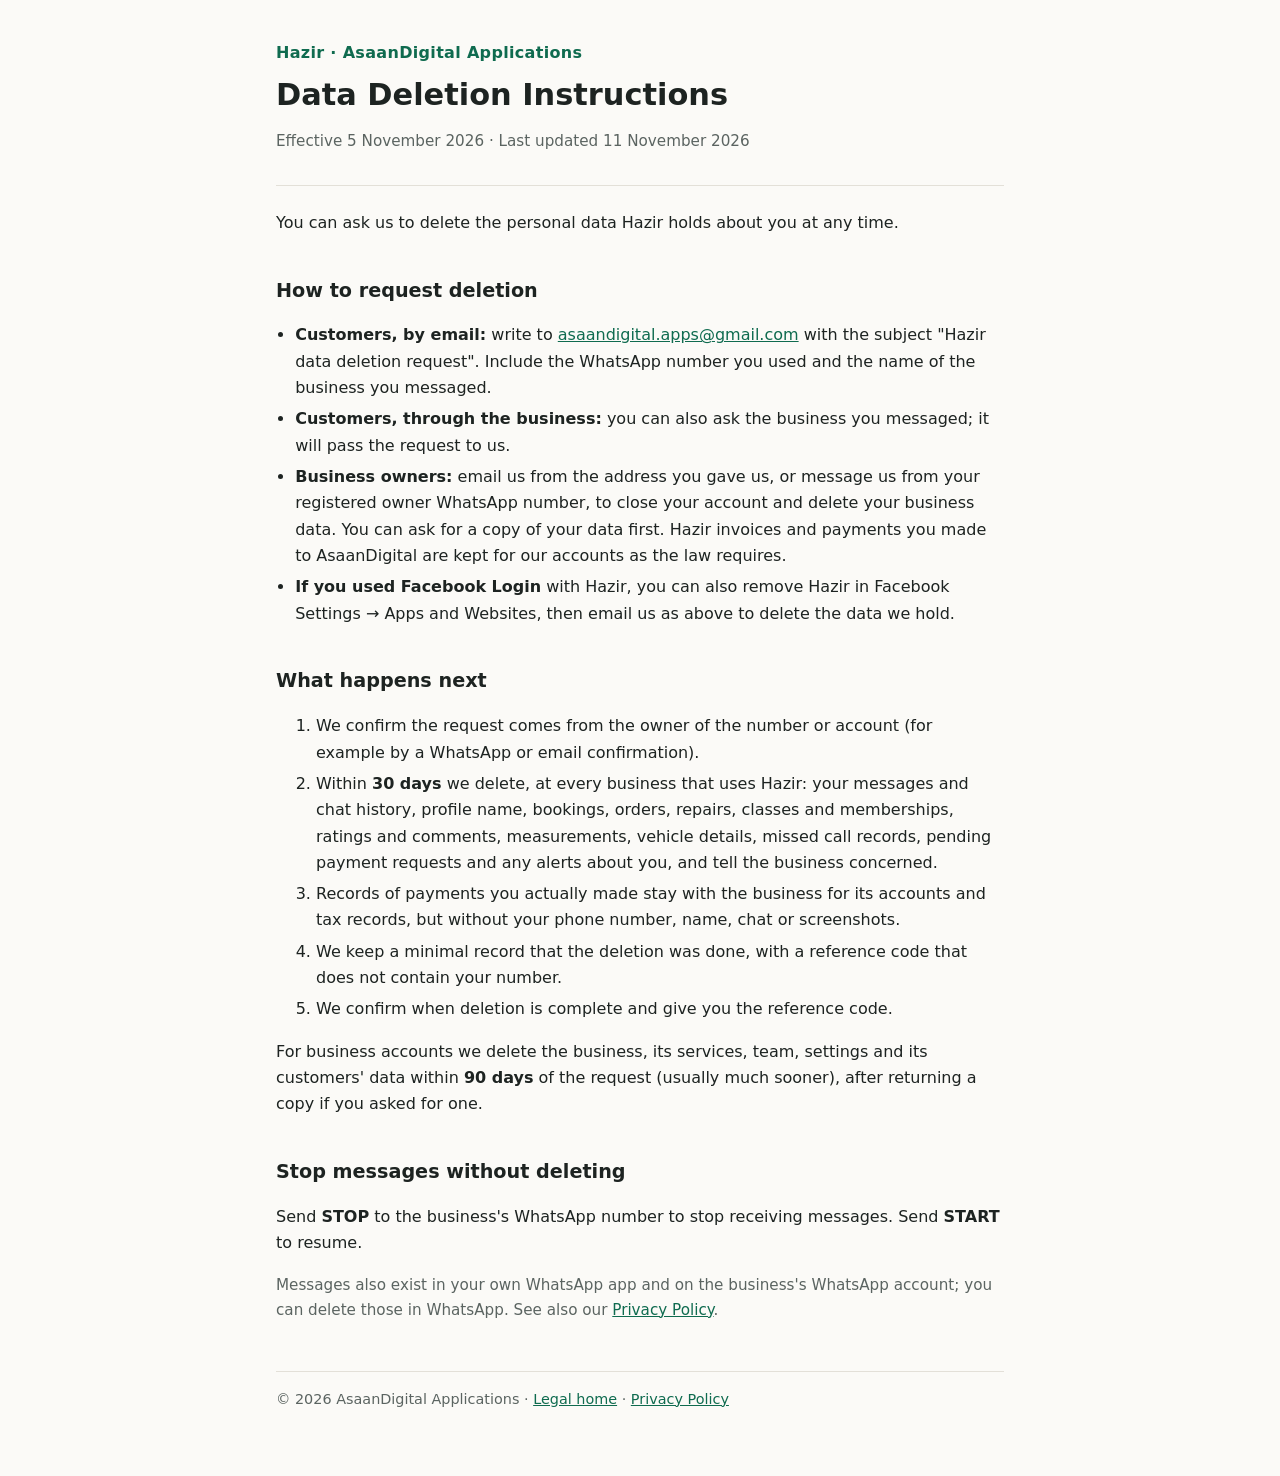
==== data-deletion.html @ abd21f89 "Update legal pages from the Hazir repo" ====
<!doctype html><html lang="en"><head><meta charset="utf-8"><meta name="viewport" content="width=device-width,initial-scale=1">
<title>Hazir Data Deletion</title><link rel="stylesheet" href="style.css"></head><body><main>
<header><div class="brand">Hazir · AsaanDigital Applications</div><h1>Data Deletion Instructions</h1>
<p class="muted">Effective 5 November 2026 · Last updated 11 November 2026</p></header>

<p>You can ask us to delete the personal data Hazir holds about you at any time.</p>

<h2>How to request deletion</h2>
<ul>
<li><strong>Customers, by email:</strong> write to <a href="mailto:asaandigital.apps@gmail.com?subject=Hazir%20data%20deletion%20request">asaandigital.apps@gmail.com</a> with the subject "Hazir data deletion request". Include the WhatsApp number you used and the name of the business you messaged.</li>
<li><strong>Customers, through the business:</strong> you can also ask the business you messaged; it will pass the request to us.</li>
<li><strong>Business owners:</strong> email us from the address you gave us, or message us from your registered owner WhatsApp number, to close your account and delete your business data. You can ask for a copy of your data first. Hazir invoices and payments you made to AsaanDigital are kept for our accounts as the law requires.</li>
<li><strong>If you used Facebook Login</strong> with Hazir, you can also remove Hazir in Facebook Settings → Apps and Websites, then email us as above to delete the data we hold.</li>
</ul>

<h2>What happens next</h2>
<ol>
<li>We confirm the request comes from the owner of the number or account (for example by a WhatsApp or email confirmation).</li>
<li>Within <strong>30 days</strong> we delete, at every business that uses Hazir: your messages and chat history, profile name, bookings, orders, repairs, classes and memberships, ratings and comments, measurements, vehicle details, missed call records, pending payment requests and any alerts about you, and tell the business concerned.</li>
<li>Records of payments you actually made stay with the business for its accounts and tax records, but without your phone number, name, chat or screenshots.</li>
<li>We keep a minimal record that the deletion was done, with a reference code that does not contain your number.</li>
<li>We confirm when deletion is complete and give you the reference code.</li>
</ol>
<p>For business accounts we delete the business, its services, team, settings and its customers' data within <strong>90 days</strong> of the request (usually much sooner), after returning a copy if you asked for one.</p>

<h2>Stop messages without deleting</h2>
<p>Send <strong>STOP</strong> to the business's WhatsApp number to stop receiving messages. Send <strong>START</strong> to resume.</p>

<p class="muted">Messages also exist in your own WhatsApp app and on the business's WhatsApp account; you can delete those in WhatsApp. See also our <a href="privacy.html">Privacy Policy</a>.</p>

<footer>© 2026 AsaanDigital Applications · <a href="index.html">Legal home</a> · <a href="privacy.html">Privacy Policy</a></footer>
</main></body></html>
---- style.css ----
:root{--bg:#fbfaf7;--fg:#1d2321;--muted:#5b6461;--line:#e3e0d8;--accent:#0f6b4f}
@media (prefers-color-scheme:dark){:root{--bg:#141716;--fg:#e9ece9;--muted:#a3aba7;--line:#2c3230;--accent:#5fc9a3}}
*{box-sizing:border-box}
body{margin:0;background:var(--bg);color:var(--fg);font:16px/1.65 system-ui,-apple-system,"Segoe UI",Roboto,sans-serif}
main{max-width:760px;margin:0 auto;padding:40px 16px 64px}
header{border-bottom:1px solid var(--line);padding-bottom:16px;margin-bottom:24px}
.brand{font-weight:700;color:var(--accent);letter-spacing:.02em}
h1{font-size:1.9rem;line-height:1.25;margin:.3em 0 .2em}
h2{font-size:1.2rem;margin:2em 0 .5em}
p,li{color:var(--fg)} .muted{color:var(--muted);font-size:.95rem}
a{color:var(--accent)} ul{padding-left:1.2em} li{margin:.3em 0}
table{border-collapse:collapse;width:100%;font-size:.95rem} th,td{border:1px solid var(--line);padding:8px;text-align:left;vertical-align:top}
footer{border-top:1px solid var(--line);margin-top:48px;padding-top:16px;color:var(--muted);font-size:.9rem}
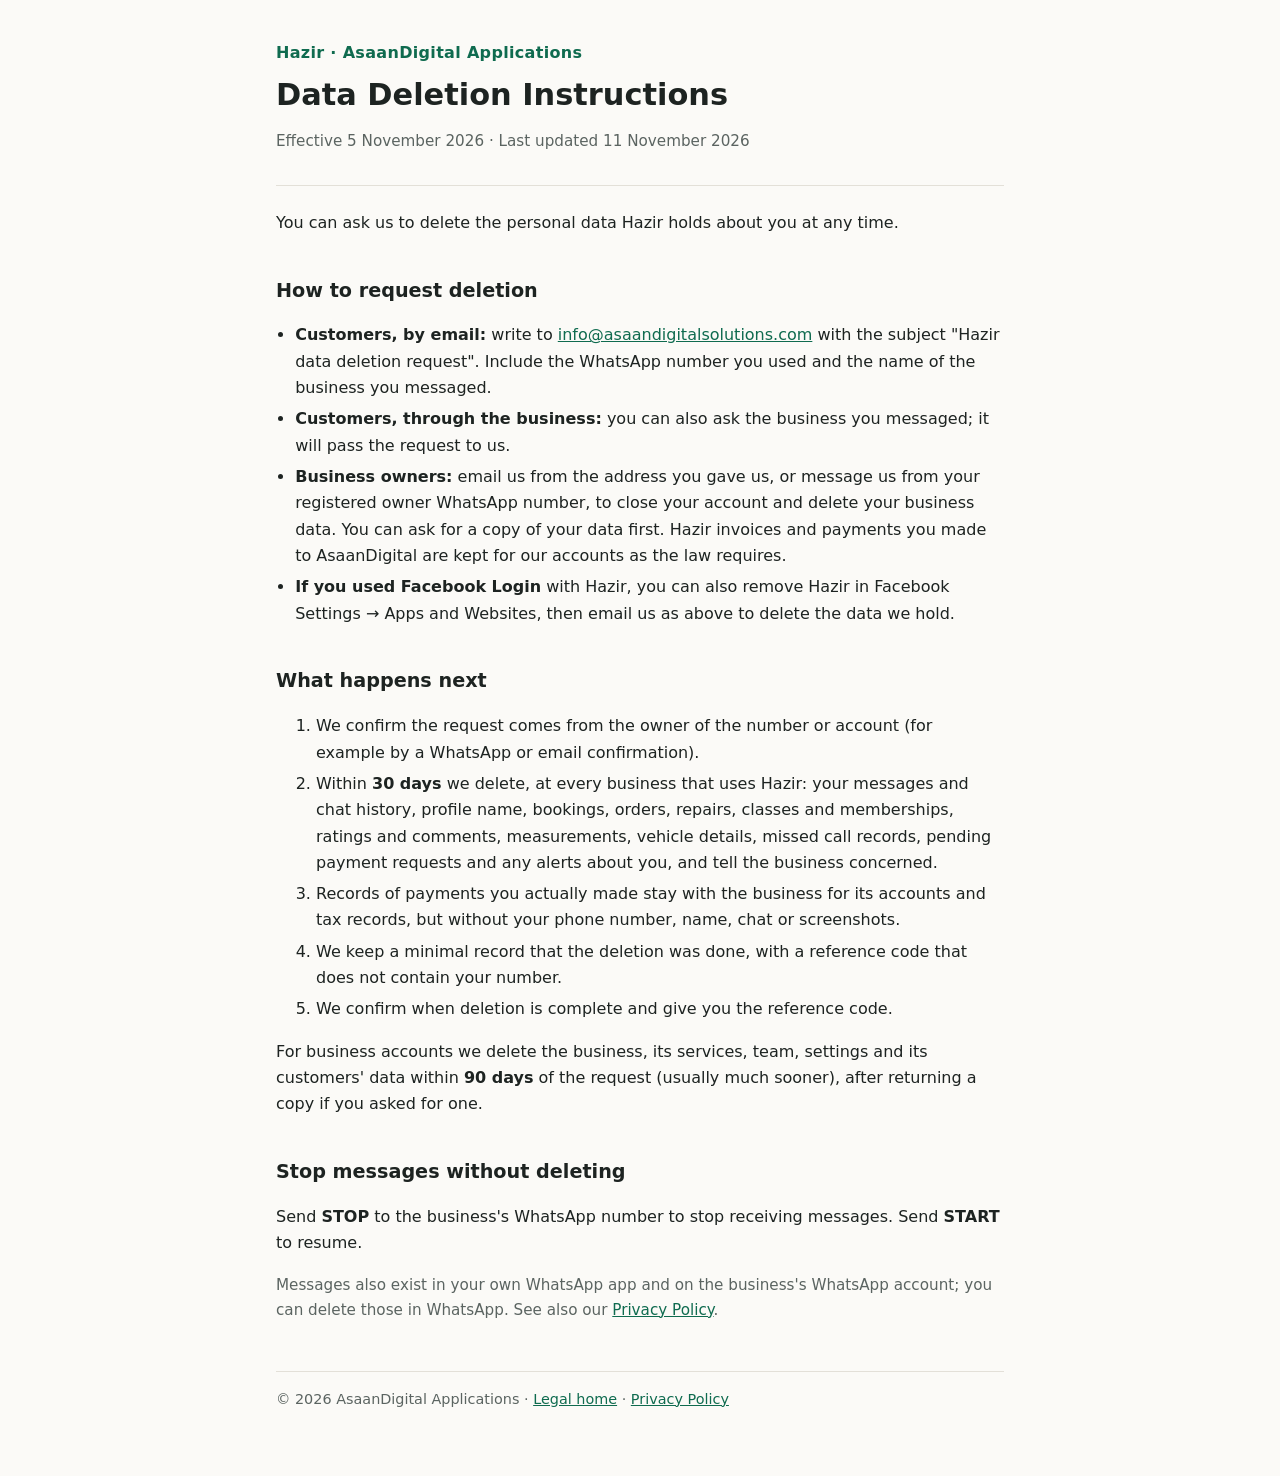
==== commit a34e2de0: "update info@asaandigitalsolutions.com info@asaandigitalsolutions.com" ====
--- a/data-deletion.html
+++ b/data-deletion.html
@@ -7,7 +7,7 @@
 
 <h2>How to request deletion</h2>
 <ul>
-<li><strong>Customers, by email:</strong> write to <a href="mailto:asaandigital.apps@gmail.com?subject=Hazir%20data%20deletion%20request">asaandigital.apps@gmail.com</a> with the subject "Hazir data deletion request". Include the WhatsApp number you used and the name of the business you messaged.</li>
+<li><strong>Customers, by email:</strong> write to <a href="mailto:info@asaandigitalsolutions.com?subject=Hazir%20data%20deletion%20request">info@asaandigitalsolutions.com</a> with the subject "Hazir data deletion request". Include the WhatsApp number you used and the name of the business you messaged.</li>
 <li><strong>Customers, through the business:</strong> you can also ask the business you messaged; it will pass the request to us.</li>
 <li><strong>Business owners:</strong> email us from the address you gave us, or message us from your registered owner WhatsApp number, to close your account and delete your business data. You can ask for a copy of your data first. Hazir invoices and payments you made to AsaanDigital are kept for our accounts as the law requires.</li>
 <li><strong>If you used Facebook Login</strong> with Hazir, you can also remove Hazir in Facebook Settings → Apps and Websites, then email us as above to delete the data we hold.</li>
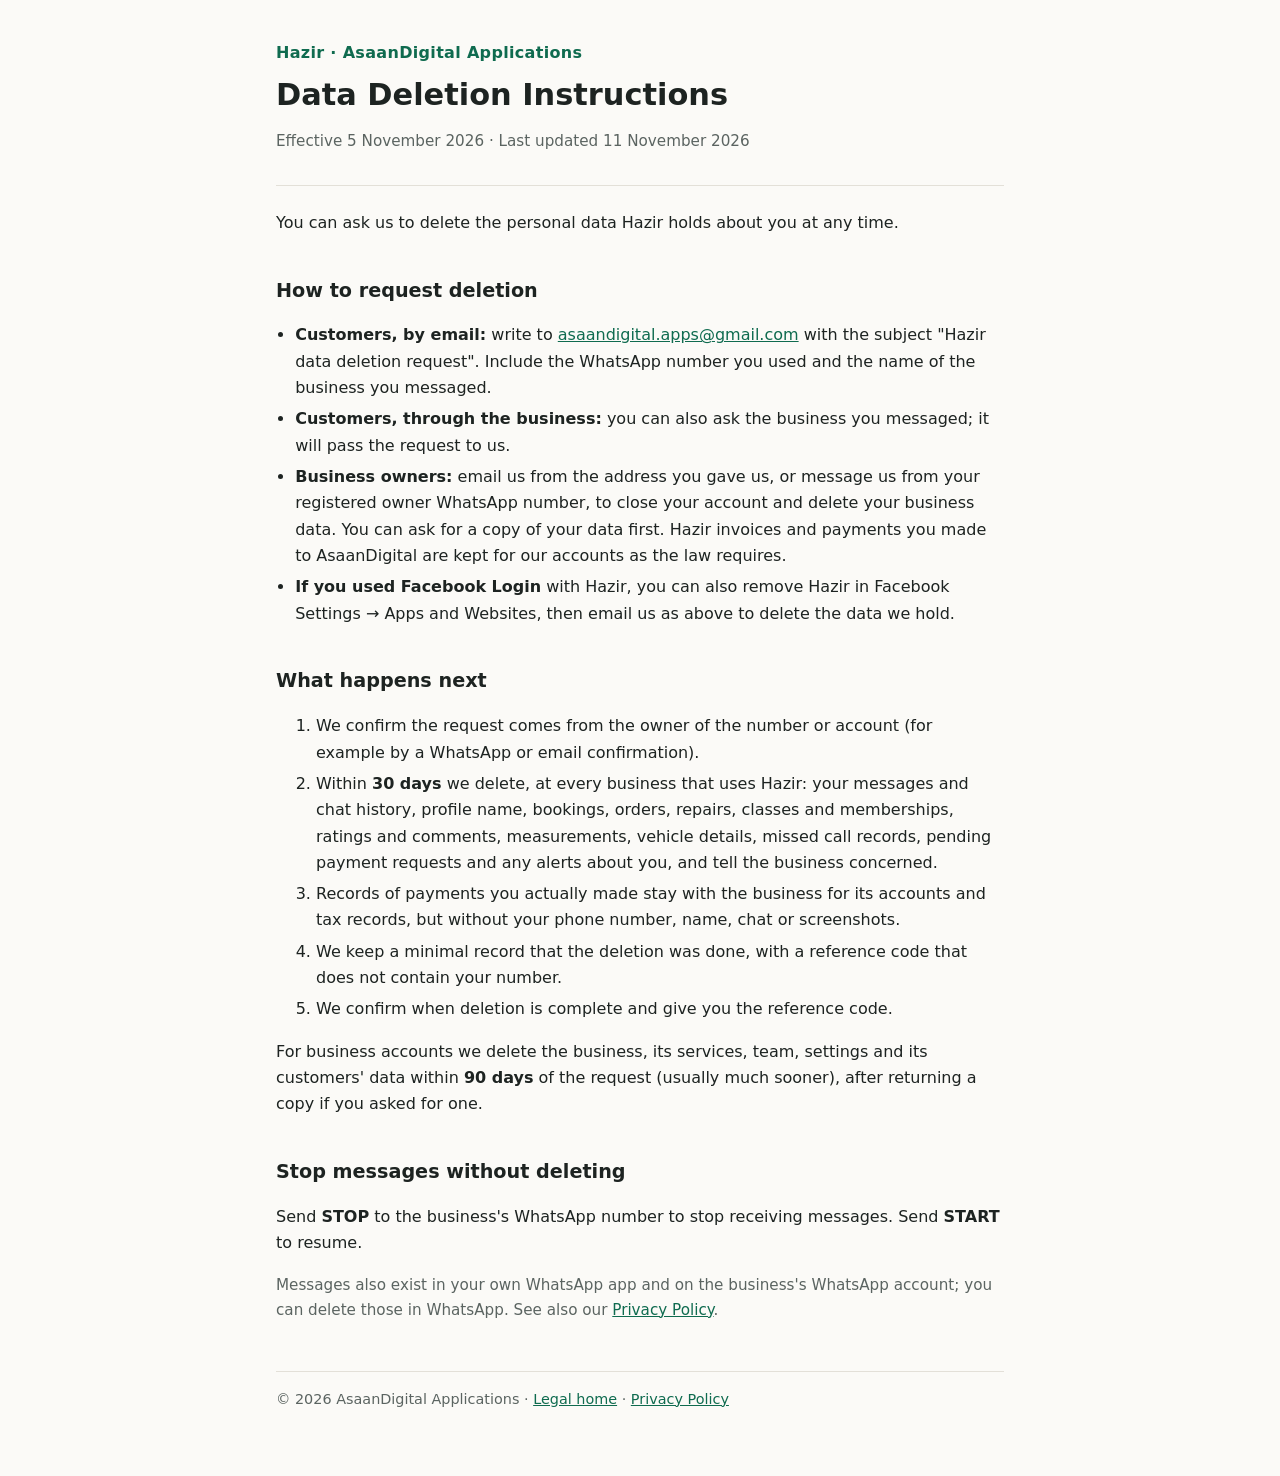
==== commit d4a60781: "Update legal pages from the Hazir repo" ====
--- a/data-deletion.html
+++ b/data-deletion.html
@@ -7,7 +7,7 @@
 
 <h2>How to request deletion</h2>
 <ul>
-<li><strong>Customers, by email:</strong> write to <a href="mailto:info@asaandigitalsolutions.com?subject=Hazir%20data%20deletion%20request">info@asaandigitalsolutions.com</a> with the subject "Hazir data deletion request". Include the WhatsApp number you used and the name of the business you messaged.</li>
+<li><strong>Customers, by email:</strong> write to <a href="mailto:asaandigital.apps@gmail.com?subject=Hazir%20data%20deletion%20request">asaandigital.apps@gmail.com</a> with the subject "Hazir data deletion request". Include the WhatsApp number you used and the name of the business you messaged.</li>
 <li><strong>Customers, through the business:</strong> you can also ask the business you messaged; it will pass the request to us.</li>
 <li><strong>Business owners:</strong> email us from the address you gave us, or message us from your registered owner WhatsApp number, to close your account and delete your business data. You can ask for a copy of your data first. Hazir invoices and payments you made to AsaanDigital are kept for our accounts as the law requires.</li>
 <li><strong>If you used Facebook Login</strong> with Hazir, you can also remove Hazir in Facebook Settings → Apps and Websites, then email us as above to delete the data we hold.</li>
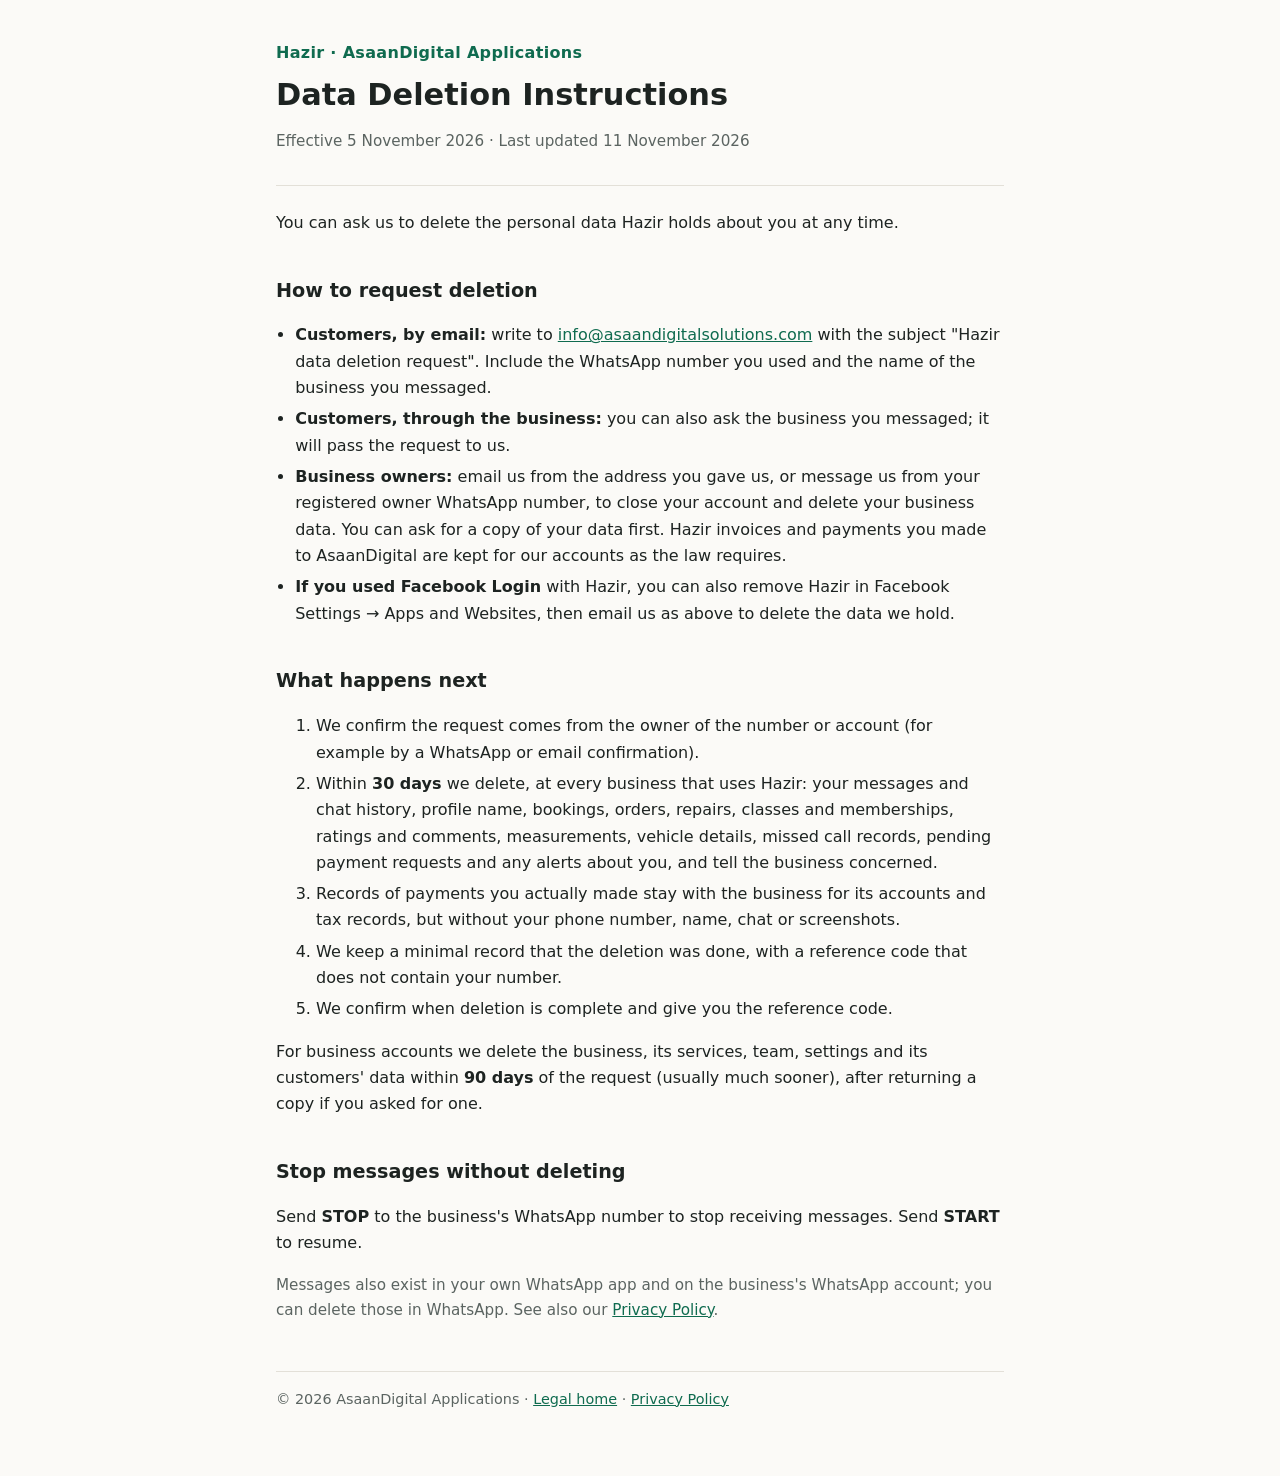
==== commit e0690e70: "update info@asaandigitalsolutions.com update email: info@asaandigitalsolutions.com" ====
--- a/data-deletion.html
+++ b/data-deletion.html
@@ -7,7 +7,7 @@
 
 <h2>How to request deletion</h2>
 <ul>
-<li><strong>Customers, by email:</strong> write to <a href="mailto:asaandigital.apps@gmail.com?subject=Hazir%20data%20deletion%20request">asaandigital.apps@gmail.com</a> with the subject "Hazir data deletion request". Include the WhatsApp number you used and the name of the business you messaged.</li>
+<li><strong>Customers, by email:</strong> write to <a href="mailto:info@asaandigitalsolutions.com?subject=Hazir%20data%20deletion%20request">info@asaandigitalsolutions.com</a> with the subject "Hazir data deletion request". Include the WhatsApp number you used and the name of the business you messaged.</li>
 <li><strong>Customers, through the business:</strong> you can also ask the business you messaged; it will pass the request to us.</li>
 <li><strong>Business owners:</strong> email us from the address you gave us, or message us from your registered owner WhatsApp number, to close your account and delete your business data. You can ask for a copy of your data first. Hazir invoices and payments you made to AsaanDigital are kept for our accounts as the law requires.</li>
 <li><strong>If you used Facebook Login</strong> with Hazir, you can also remove Hazir in Facebook Settings → Apps and Websites, then email us as above to delete the data we hold.</li>
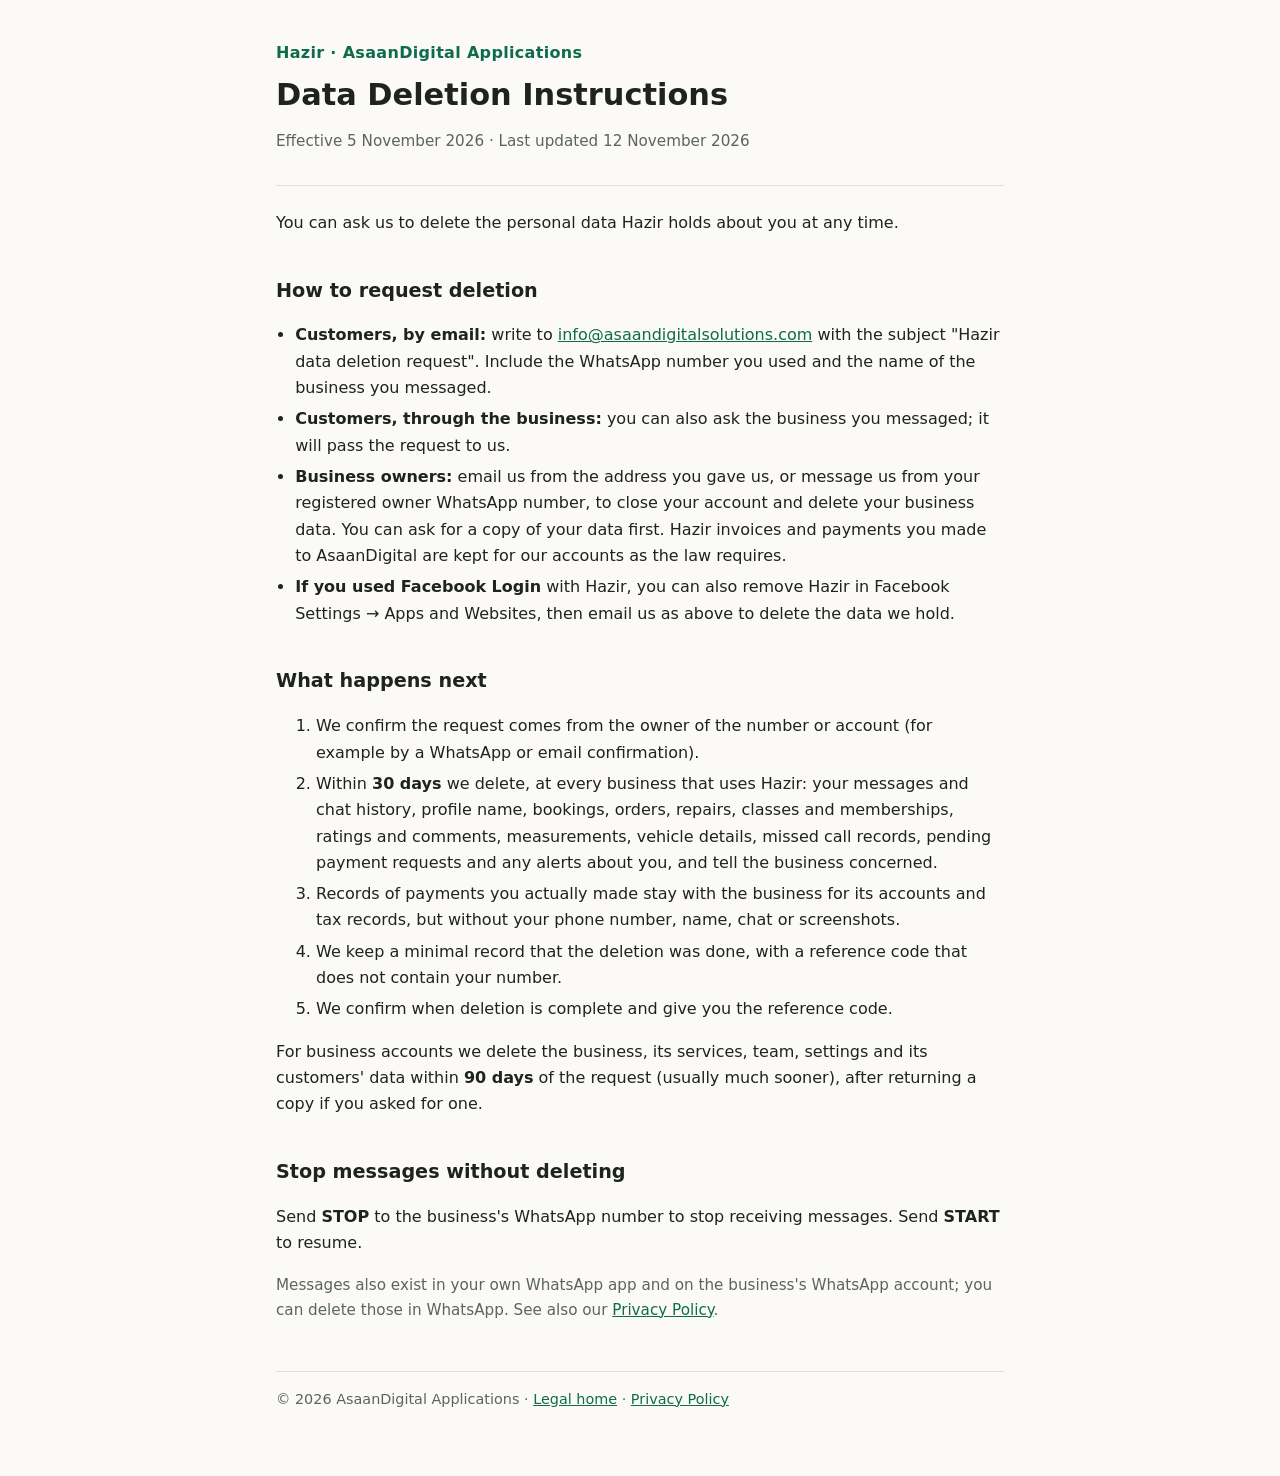
==== commit a2dee2a8: "Update legal pages from the Hazir repo" ====
--- a/data-deletion.html
+++ b/data-deletion.html
@@ -1,7 +1,7 @@
 <!doctype html><html lang="en"><head><meta charset="utf-8"><meta name="viewport" content="width=device-width,initial-scale=1">
 <title>Hazir Data Deletion</title><link rel="stylesheet" href="style.css"></head><body><main>
 <header><div class="brand">Hazir · AsaanDigital Applications</div><h1>Data Deletion Instructions</h1>
-<p class="muted">Effective 5 November 2026 · Last updated 11 November 2026</p></header>
+<p class="muted">Effective 5 November 2026 · Last updated 12 November 2026</p></header>
 
 <p>You can ask us to delete the personal data Hazir holds about you at any time.</p>
 
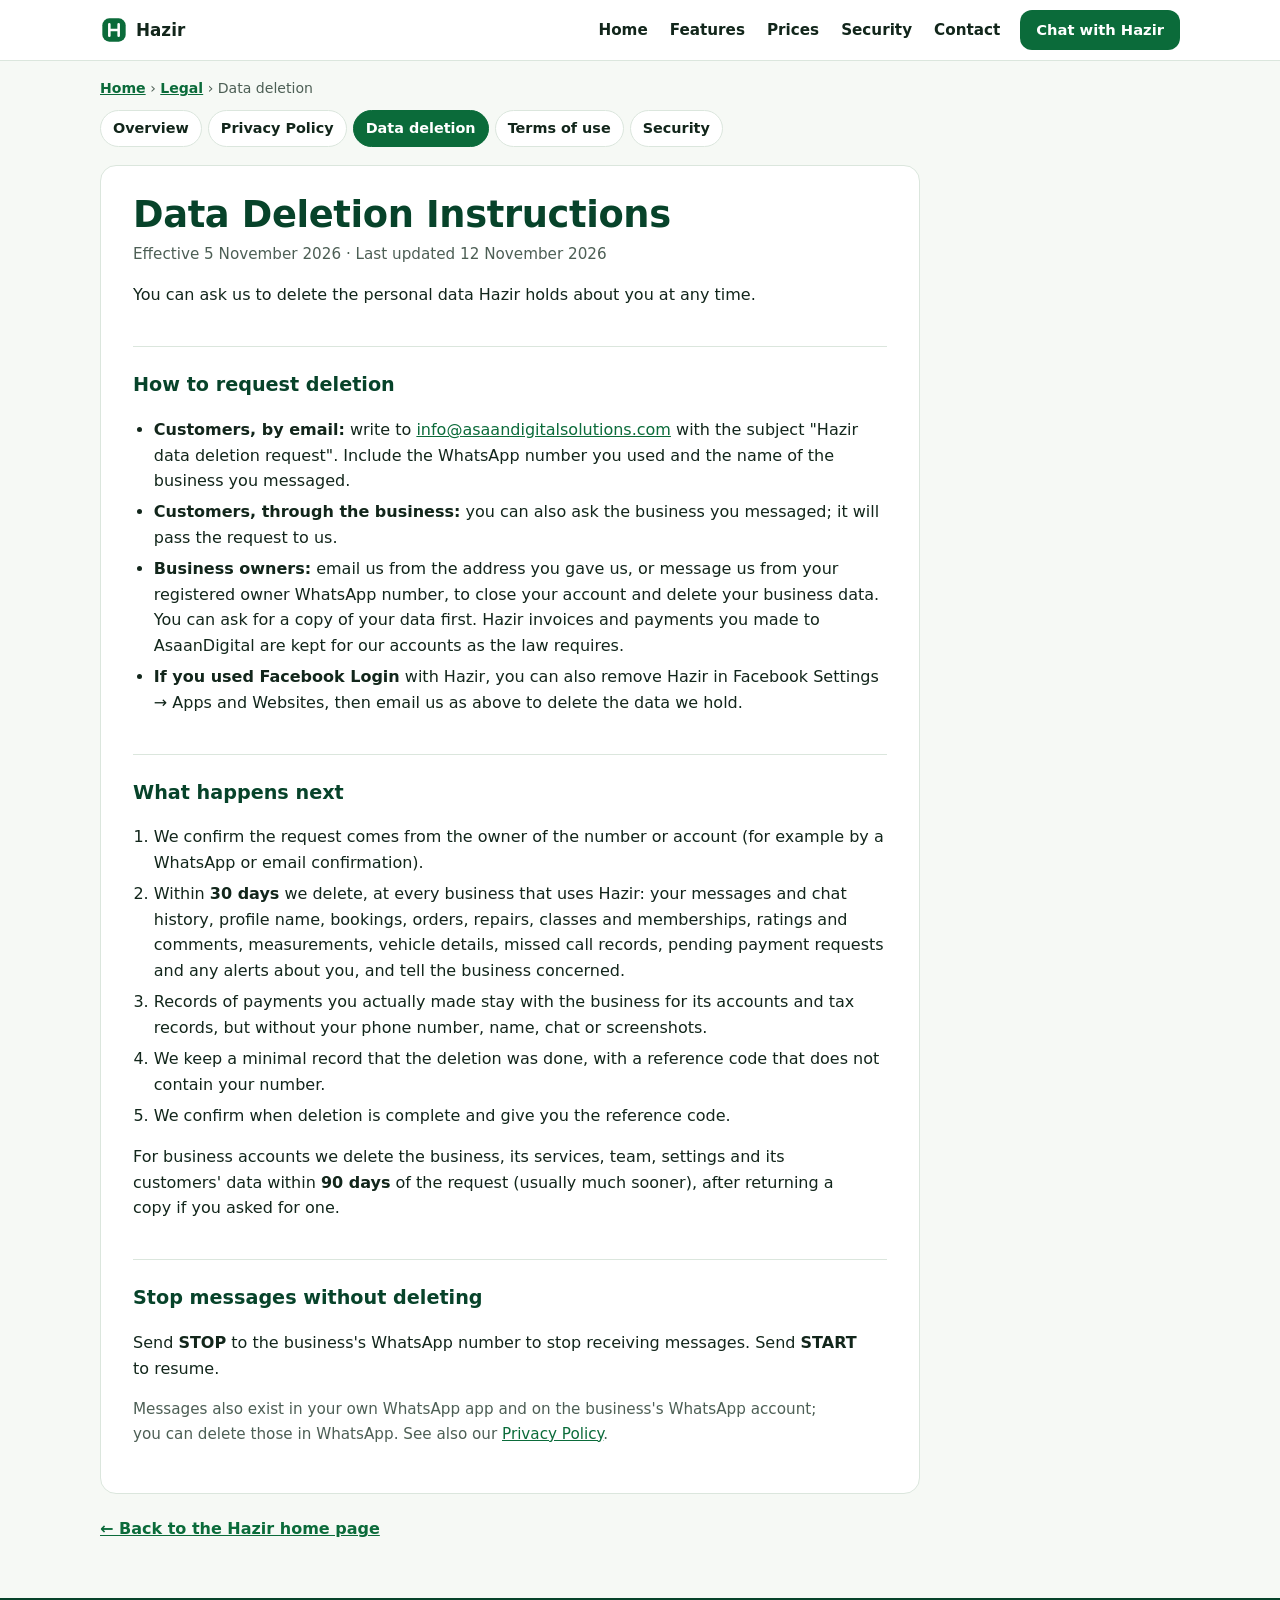
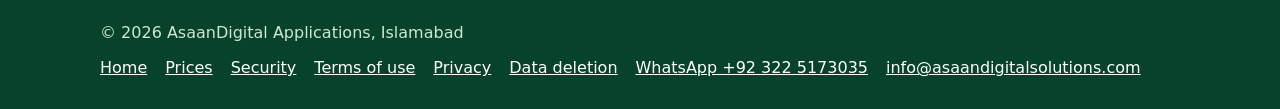
==== commit 6f415dd7: "Hazir site design and navigation on the legal pages; only web pages allowed" ====
--- a/data-deletion.html
+++ b/data-deletion.html
@@ -1,9 +1,4 @@
-<!doctype html><html lang="en"><head><meta charset="utf-8"><meta name="viewport" content="width=device-width,initial-scale=1">
-<title>Hazir Data Deletion</title><link rel="stylesheet" href="style.css"></head><body><main>
-<header><div class="brand">Hazir · AsaanDigital Applications</div><h1>Data Deletion Instructions</h1>
-<p class="muted">Effective 5 November 2026 · Last updated 12 November 2026</p></header>
-
-<p>You can ask us to delete the personal data Hazir holds about you at any time.</p>
+<!doctype html><html lang="en"><head><meta charset="utf-8"><meta name="viewport" content="width=device-width,initial-scale=1,viewport-fit=cover"><meta name="color-scheme" content="light"><meta name="theme-color" content="#0b6b3a"><title>Data Deletion Instructions · Hazir</title><meta name="description" content="How to ask Hazir to delete your personal data, and what happens next."><link rel="stylesheet" href="style.css"></head><body><a class="skip" href="#main">Skip to content</a><header class="top"><div class="in"><a class="logo" href="https://hazir.asaandigitalsolutions.com/" aria-label="Hazir home"><svg viewBox="0 0 24 24" width="28" height="28" aria-hidden="true" focusable="false"><rect x="2" y="2" width="20" height="20" rx="6" fill="#0b6b3a"/><path d="M8 7v10M16 7v10M8 12h8" stroke="#fff" stroke-width="2.2" fill="none" stroke-linecap="round"/></svg>Hazir</a><nav aria-label="Main"><a href="https://hazir.asaandigitalsolutions.com/">Home</a><a href="https://hazir.asaandigitalsolutions.com/#features">Features</a><a href="https://hazir.asaandigitalsolutions.com/#prices">Prices</a><a href="https://hazir.asaandigitalsolutions.com/security">Security</a><a href="https://hazir.asaandigitalsolutions.com/#contact">Contact</a></nav><a class="btn" href="https://wa.me/923225173035?text=Hi%20Hazir">Chat with Hazir</a></div></header><div class="x"><p class="crumbs"><a href="https://hazir.asaandigitalsolutions.com/">Home</a> › <a href="index.html">Legal</a> › Data deletion</p><nav class="docs" aria-label="Legal pages"><a href="index.html">Overview</a><a href="privacy.html">Privacy Policy</a><a href="data-deletion.html" aria-current="page">Data deletion</a><a href="https://hazir.asaandigitalsolutions.com/terms">Terms of use</a><a href="https://hazir.asaandigitalsolutions.com/security">Security</a></nav><main id="main" class="doc"><h1>Data Deletion Instructions</h1><p class="date">Effective 5 November 2026 · Last updated 12 November 2026</p><p>You can ask us to delete the personal data Hazir holds about you at any time.</p>
 
 <h2>How to request deletion</h2>
 <ul>
@@ -26,7 +21,4 @@
 <h2>Stop messages without deleting</h2>
 <p>Send <strong>STOP</strong> to the business's WhatsApp number to stop receiving messages. Send <strong>START</strong> to resume.</p>
 
-<p class="muted">Messages also exist in your own WhatsApp app and on the business's WhatsApp account; you can delete those in WhatsApp. See also our <a href="privacy.html">Privacy Policy</a>.</p>
-
-<footer>© 2026 AsaanDigital Applications · <a href="index.html">Legal home</a> · <a href="privacy.html">Privacy Policy</a></footer>
-</main></body></html>
+<p class="muted">Messages also exist in your own WhatsApp app and on the business's WhatsApp account; you can delete those in WhatsApp. See also our <a href="privacy.html">Privacy Policy</a>.</p></main><p class="back"><a href="https://hazir.asaandigitalsolutions.com/">← Back to the Hazir home page</a></p></div><footer class="foot"><div class="in"><span>© 2026 AsaanDigital Applications, Islamabad</span><nav aria-label="Footer"><a href="https://hazir.asaandigitalsolutions.com/">Home</a><a href="https://hazir.asaandigitalsolutions.com/#prices">Prices</a><a href="https://hazir.asaandigitalsolutions.com/security">Security</a><a href="https://hazir.asaandigitalsolutions.com/terms">Terms of use</a><a href="privacy.html">Privacy</a><a href="data-deletion.html">Data deletion</a><a href="https://wa.me/923225173035?text=Hi%20Hazir">WhatsApp +92 322 5173035</a><a href="mailto:info@asaandigitalsolutions.com">info@asaandigitalsolutions.com</a></nav></div></footer></body></html>
--- a/style.css
+++ b/style.css
@@ -1,13 +1,67 @@
-:root{--bg:#fbfaf7;--fg:#1d2321;--muted:#5b6461;--line:#e3e0d8;--accent:#0f6b4f}
-@media (prefers-color-scheme:dark){:root{--bg:#141716;--fg:#e9ece9;--muted:#a3aba7;--line:#2c3230;--accent:#5fc9a3}}
+/* Hazir legal pages: the same look as hazir.asaandigitalsolutions.com (light, green). */
+:root{--bg:#f6f9f5;--card:#fff;--ink:#12261b;--mute:#4d5f55;--line:#dbe6dd;--soft:#edf3ee;--brand:#0b6b3a;--g9:#07432a;
+  color-scheme:light}
 *{box-sizing:border-box}
-body{margin:0;background:var(--bg);color:var(--fg);font:16px/1.65 system-ui,-apple-system,"Segoe UI",Roboto,sans-serif}
-main{max-width:760px;margin:0 auto;padding:40px 16px 64px}
-header{border-bottom:1px solid var(--line);padding-bottom:16px;margin-bottom:24px}
-.brand{font-weight:700;color:var(--accent);letter-spacing:.02em}
-h1{font-size:1.9rem;line-height:1.25;margin:.3em 0 .2em}
-h2{font-size:1.2rem;margin:2em 0 .5em}
-p,li{color:var(--fg)} .muted{color:var(--muted);font-size:.95rem}
-a{color:var(--accent)} ul{padding-left:1.2em} li{margin:.3em 0}
-table{border-collapse:collapse;width:100%;font-size:.95rem} th,td{border:1px solid var(--line);padding:8px;text-align:left;vertical-align:top}
-footer{border-top:1px solid var(--line);margin-top:48px;padding-top:16px;color:var(--muted);font-size:.9rem}
+html{-webkit-text-size-adjust:100%}
+body{margin:0;background:var(--bg);color:var(--ink);font:16px/1.6 system-ui,-apple-system,"Segoe UI",Roboto,sans-serif}
+a{color:var(--brand)}
+a:focus-visible{outline:3px solid var(--brand);outline-offset:2px;border-radius:4px}
+.skip{position:absolute;left:-999px;top:8px;background:#fff;padding:8px 12px;border-radius:8px;z-index:9}
+.skip:focus{left:12px}
+.x{max-width:1120px;margin:0 auto;padding:0 20px}
+
+/* header and menu (as on the Hazir site) */
+.top{position:sticky;top:0;z-index:5;background:rgba(255,255,255,.94);border-bottom:1px solid var(--line);
+  backdrop-filter:blur(8px)}
+.top .in{max-width:1120px;margin:0 auto;padding:10px 20px;display:flex;align-items:center;gap:20px}
+.logo{display:flex;align-items:center;gap:8px;font-weight:700;font-size:1.05rem;color:var(--ink);text-decoration:none}
+.top nav{display:flex;gap:22px;flex:1;justify-content:flex-end}
+.top nav a{color:var(--ink);text-decoration:none;font-weight:600;font-size:.95rem}
+.top nav a:hover{color:var(--brand)}
+.btn{display:inline-flex;align-items:center;min-height:40px;padding:6px 16px;border-radius:12px;background:var(--brand);
+  color:#fff;font-weight:700;font-size:.92rem;text-decoration:none;white-space:nowrap}
+.btn:hover{background:var(--g9)}
+@media (max-width:820px){
+  .top .in{justify-content:space-between;flex-wrap:wrap;row-gap:6px;padding-bottom:4px}
+  .top nav{order:3;flex:1 0 100%;justify-content:flex-start;gap:15px;overflow-x:auto;white-space:nowrap;
+    padding:6px 18px 8px 2px;scrollbar-width:none;
+    -webkit-mask-image:linear-gradient(90deg,#000 93%,transparent);mask-image:linear-gradient(90deg,#000 93%,transparent)}
+  .top nav::-webkit-scrollbar{display:none}
+  .top nav a{font-size:.92rem;padding:4px 0}}
+
+.crumbs{font-size:.88rem;color:var(--mute);margin:16px 0 10px}
+.crumbs a{font-weight:600}
+
+/* the legal pages, side by side */
+.docs{display:flex;gap:6px;flex-wrap:wrap;margin:0 0 18px}
+.docs a{padding:6px 12px;border-radius:99px;border:1px solid var(--line);background:var(--card);color:var(--ink);
+  text-decoration:none;font-weight:600;font-size:.9rem}
+.docs a:hover{border-color:var(--brand);color:var(--brand)}
+.docs a[aria-current]{background:var(--brand);border-color:var(--brand);color:#fff}
+
+/* the document */
+.doc{max-width:820px;background:var(--card);border:1px solid var(--line);border-radius:16px;padding:28px 32px 32px}
+.doc h1{font-size:clamp(1.7rem,4.5vw,2.3rem);line-height:1.15;letter-spacing:-.01em;margin:0 0 6px;color:var(--g9)}
+.doc .date{color:var(--mute);font-size:.95rem;margin:0 0 8px}
+.doc h2{font-size:1.2rem;color:var(--g9);margin:2em 0 .5em;padding-top:1.2em;border-top:1px solid var(--line)}
+.doc p,.doc li{max-width:72ch}
+.doc ul,.doc ol{padding-left:1.3em}.doc li{margin:.35em 0}
+.doc .muted{color:var(--mute);font-size:.95rem}
+.doc table{border-collapse:collapse;width:100%;font-size:.95rem;margin:12px 0;display:block;overflow-x:auto}
+.doc th,.doc td{border:1px solid var(--line);padding:9px 10px;text-align:left;vertical-align:top}
+.doc th{background:var(--soft)}
+.doc .cards{list-style:none;padding:0;margin:20px 0 0;display:grid;grid-template-columns:repeat(auto-fit,minmax(240px,1fr));gap:12px}
+.cards li{margin:0;max-width:none}
+.cards a{display:block;height:100%;padding:16px 18px;border:1px solid var(--line);border-radius:14px;text-decoration:none;
+  color:var(--ink);background:var(--bg)}
+.cards a:hover{border-color:var(--brand)}
+.cards b{display:block;color:var(--brand);font-size:1.05rem;margin-bottom:4px}
+.cards span{color:var(--mute);font-size:.94rem}
+.back{margin:22px 0 0}.back a{font-weight:600}
+@media (max-width:640px){.doc{padding:20px 18px 24px;border-radius:14px}}
+
+/* footer (as on the Hazir site) */
+.foot{background:var(--g9);color:#cfe6d6;margin-top:56px}
+.foot .in{max-width:1120px;margin:0 auto;padding:22px 20px 28px;display:flex;flex-wrap:wrap;gap:10px 24px;align-items:baseline}
+.foot nav{display:flex;flex-wrap:wrap;gap:8px 18px}
+.foot a{color:#fff}
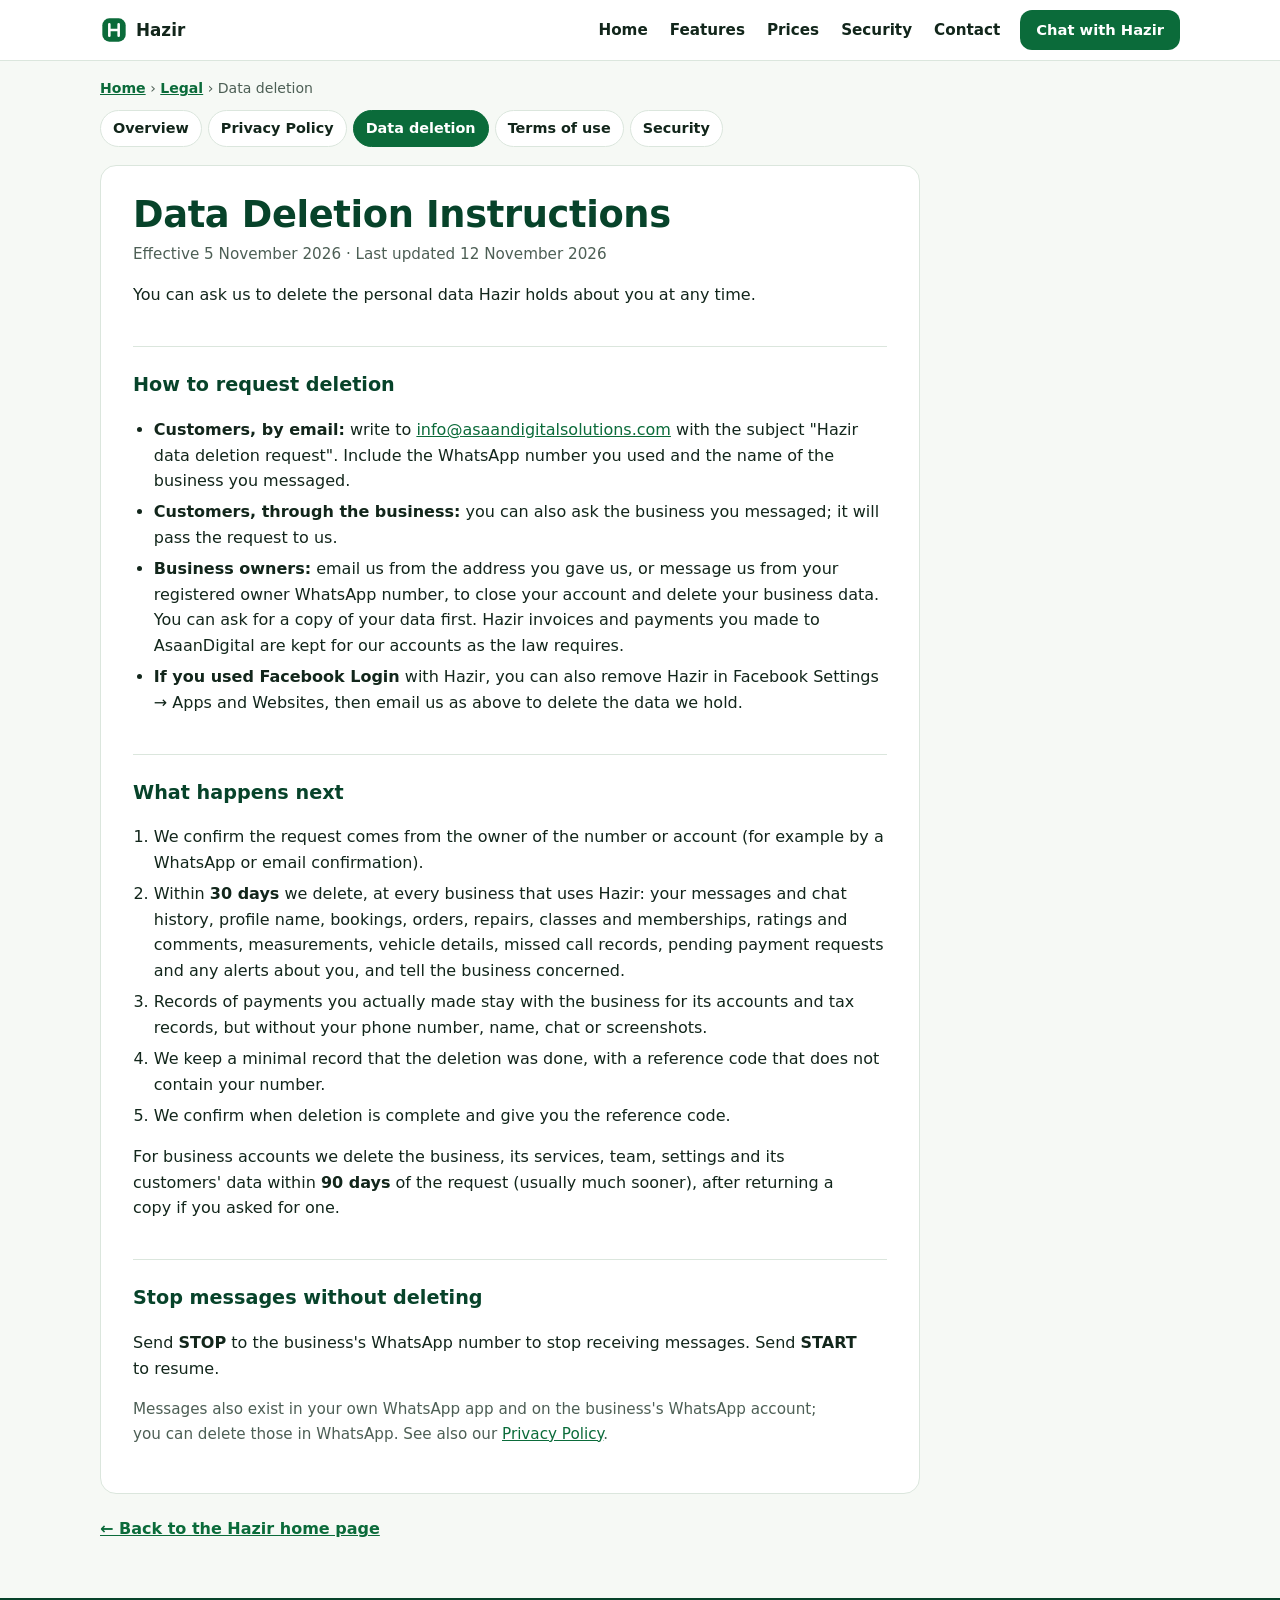
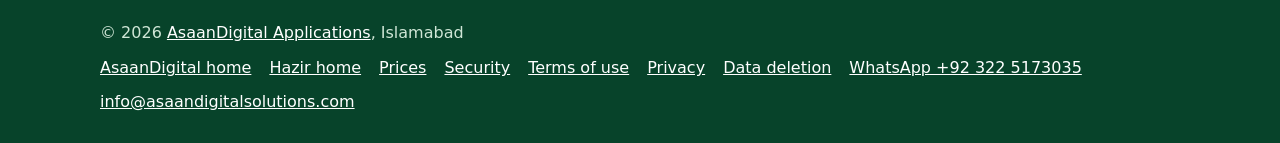
==== commit 97f9e862: "Footer links back to the AsaanDigital company site" ====
--- a/data-deletion.html
+++ b/data-deletion.html
@@ -21,4 +21,4 @@
 <h2>Stop messages without deleting</h2>
 <p>Send <strong>STOP</strong> to the business's WhatsApp number to stop receiving messages. Send <strong>START</strong> to resume.</p>
 
-<p class="muted">Messages also exist in your own WhatsApp app and on the business's WhatsApp account; you can delete those in WhatsApp. See also our <a href="privacy.html">Privacy Policy</a>.</p></main><p class="back"><a href="https://hazir.asaandigitalsolutions.com/">← Back to the Hazir home page</a></p></div><footer class="foot"><div class="in"><span>© 2026 AsaanDigital Applications, Islamabad</span><nav aria-label="Footer"><a href="https://hazir.asaandigitalsolutions.com/">Home</a><a href="https://hazir.asaandigitalsolutions.com/#prices">Prices</a><a href="https://hazir.asaandigitalsolutions.com/security">Security</a><a href="https://hazir.asaandigitalsolutions.com/terms">Terms of use</a><a href="privacy.html">Privacy</a><a href="data-deletion.html">Data deletion</a><a href="https://wa.me/923225173035?text=Hi%20Hazir">WhatsApp +92 322 5173035</a><a href="mailto:info@asaandigitalsolutions.com">info@asaandigitalsolutions.com</a></nav></div></footer></body></html>
+<p class="muted">Messages also exist in your own WhatsApp app and on the business's WhatsApp account; you can delete those in WhatsApp. See also our <a href="privacy.html">Privacy Policy</a>.</p></main><p class="back"><a href="https://hazir.asaandigitalsolutions.com/">← Back to the Hazir home page</a></p></div><footer class="foot"><div class="in"><span>© 2026 <a href="https://asaandigitalsolutions.com/">AsaanDigital Applications</a>, Islamabad</span><nav aria-label="Footer"><a href="https://asaandigitalsolutions.com/">AsaanDigital home</a><a href="https://hazir.asaandigitalsolutions.com/">Hazir home</a><a href="https://hazir.asaandigitalsolutions.com/#prices">Prices</a><a href="https://hazir.asaandigitalsolutions.com/security">Security</a><a href="https://hazir.asaandigitalsolutions.com/terms">Terms of use</a><a href="privacy.html">Privacy</a><a href="data-deletion.html">Data deletion</a><a href="https://wa.me/923225173035?text=Hi%20Hazir">WhatsApp +92 322 5173035</a><a href="mailto:info@asaandigitalsolutions.com">info@asaandigitalsolutions.com</a></nav></div></footer></body></html>
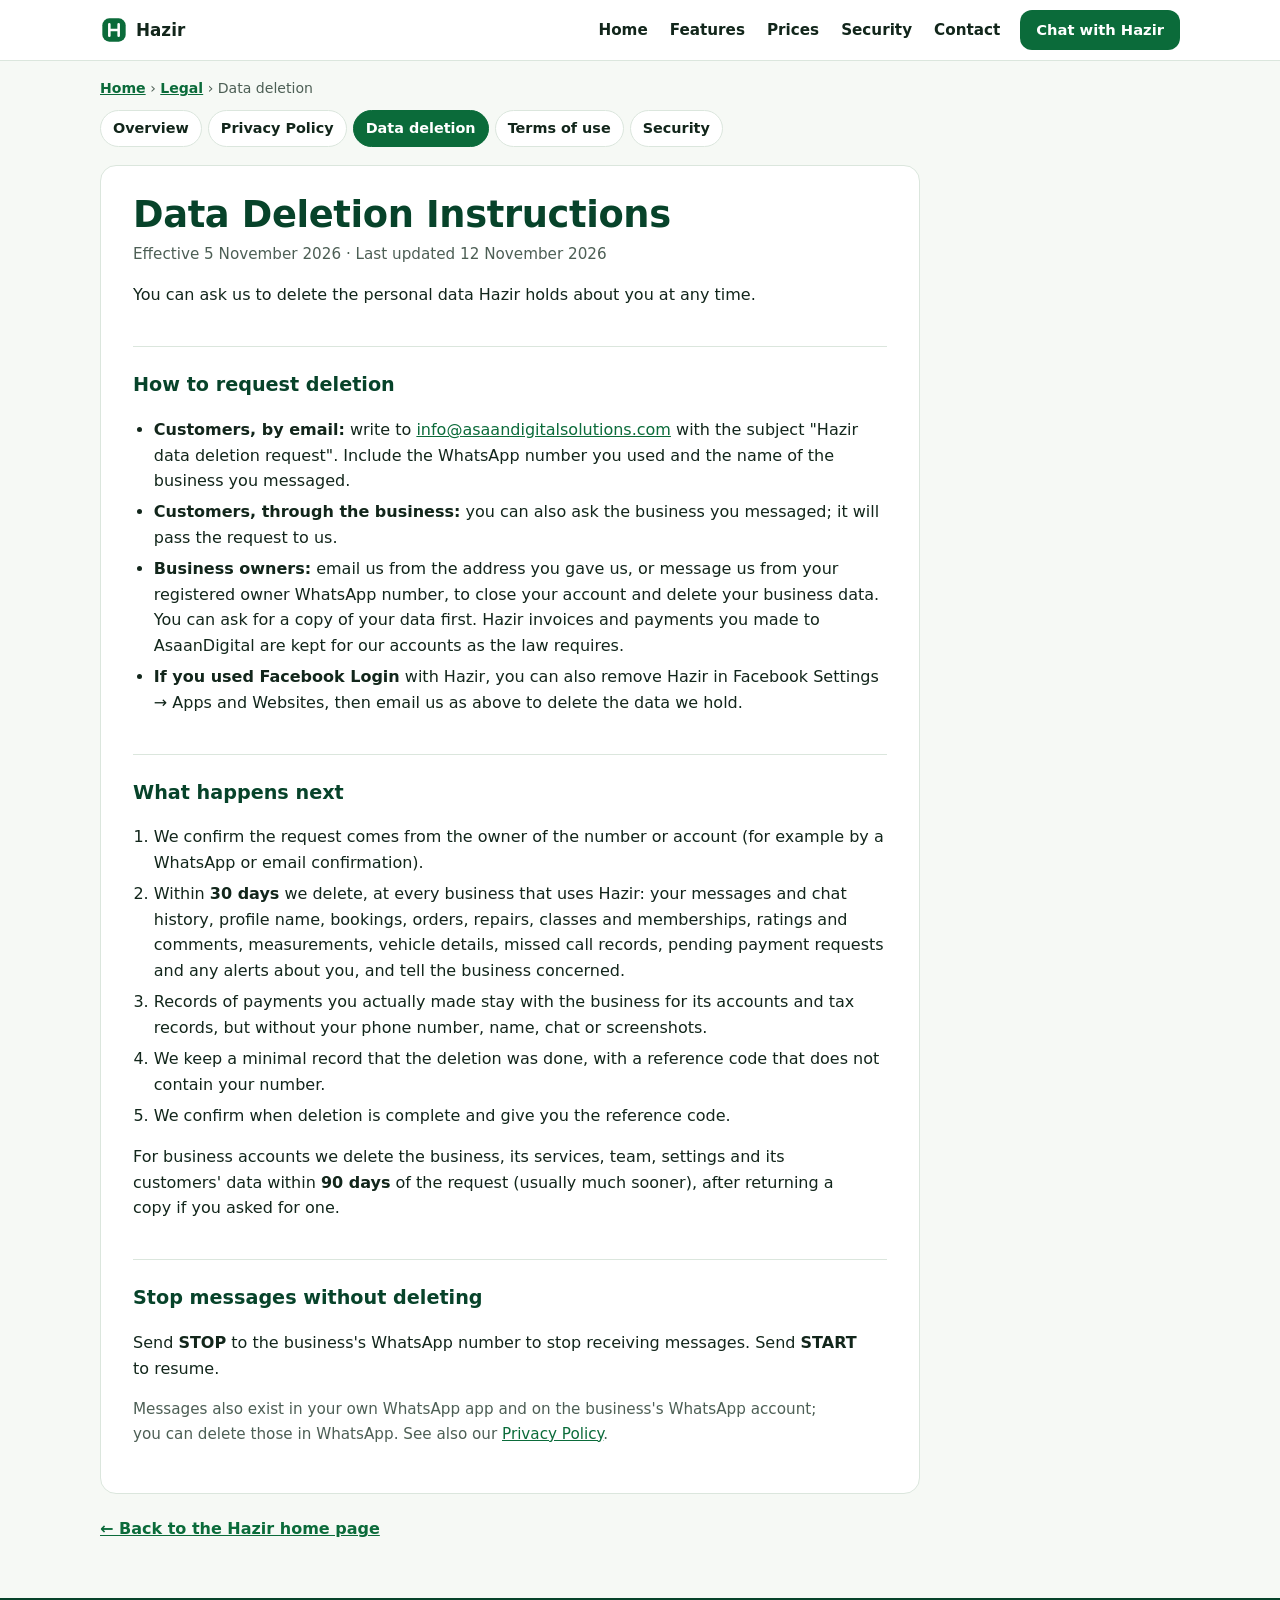
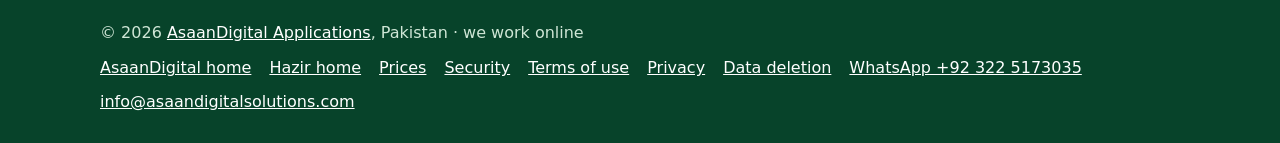
==== commit 103e7c95: "Remote business: no city in the footer" ====
--- a/data-deletion.html
+++ b/data-deletion.html
@@ -21,4 +21,4 @@
 <h2>Stop messages without deleting</h2>
 <p>Send <strong>STOP</strong> to the business's WhatsApp number to stop receiving messages. Send <strong>START</strong> to resume.</p>
 
-<p class="muted">Messages also exist in your own WhatsApp app and on the business's WhatsApp account; you can delete those in WhatsApp. See also our <a href="privacy.html">Privacy Policy</a>.</p></main><p class="back"><a href="https://hazir.asaandigitalsolutions.com/">← Back to the Hazir home page</a></p></div><footer class="foot"><div class="in"><span>© 2026 <a href="https://asaandigitalsolutions.com/">AsaanDigital Applications</a>, Islamabad</span><nav aria-label="Footer"><a href="https://asaandigitalsolutions.com/">AsaanDigital home</a><a href="https://hazir.asaandigitalsolutions.com/">Hazir home</a><a href="https://hazir.asaandigitalsolutions.com/#prices">Prices</a><a href="https://hazir.asaandigitalsolutions.com/security">Security</a><a href="https://hazir.asaandigitalsolutions.com/terms">Terms of use</a><a href="privacy.html">Privacy</a><a href="data-deletion.html">Data deletion</a><a href="https://wa.me/923225173035?text=Hi%20Hazir">WhatsApp +92 322 5173035</a><a href="mailto:info@asaandigitalsolutions.com">info@asaandigitalsolutions.com</a></nav></div></footer></body></html>
+<p class="muted">Messages also exist in your own WhatsApp app and on the business's WhatsApp account; you can delete those in WhatsApp. See also our <a href="privacy.html">Privacy Policy</a>.</p></main><p class="back"><a href="https://hazir.asaandigitalsolutions.com/">← Back to the Hazir home page</a></p></div><footer class="foot"><div class="in"><span>© 2026 <a href="https://asaandigitalsolutions.com/">AsaanDigital Applications</a>, Pakistan · we work online</span><nav aria-label="Footer"><a href="https://asaandigitalsolutions.com/">AsaanDigital home</a><a href="https://hazir.asaandigitalsolutions.com/">Hazir home</a><a href="https://hazir.asaandigitalsolutions.com/#prices">Prices</a><a href="https://hazir.asaandigitalsolutions.com/security">Security</a><a href="https://hazir.asaandigitalsolutions.com/terms">Terms of use</a><a href="privacy.html">Privacy</a><a href="data-deletion.html">Data deletion</a><a href="https://wa.me/923225173035?text=Hi%20Hazir">WhatsApp +92 322 5173035</a><a href="mailto:info@asaandigitalsolutions.com">info@asaandigitalsolutions.com</a></nav></div></footer></body></html>
